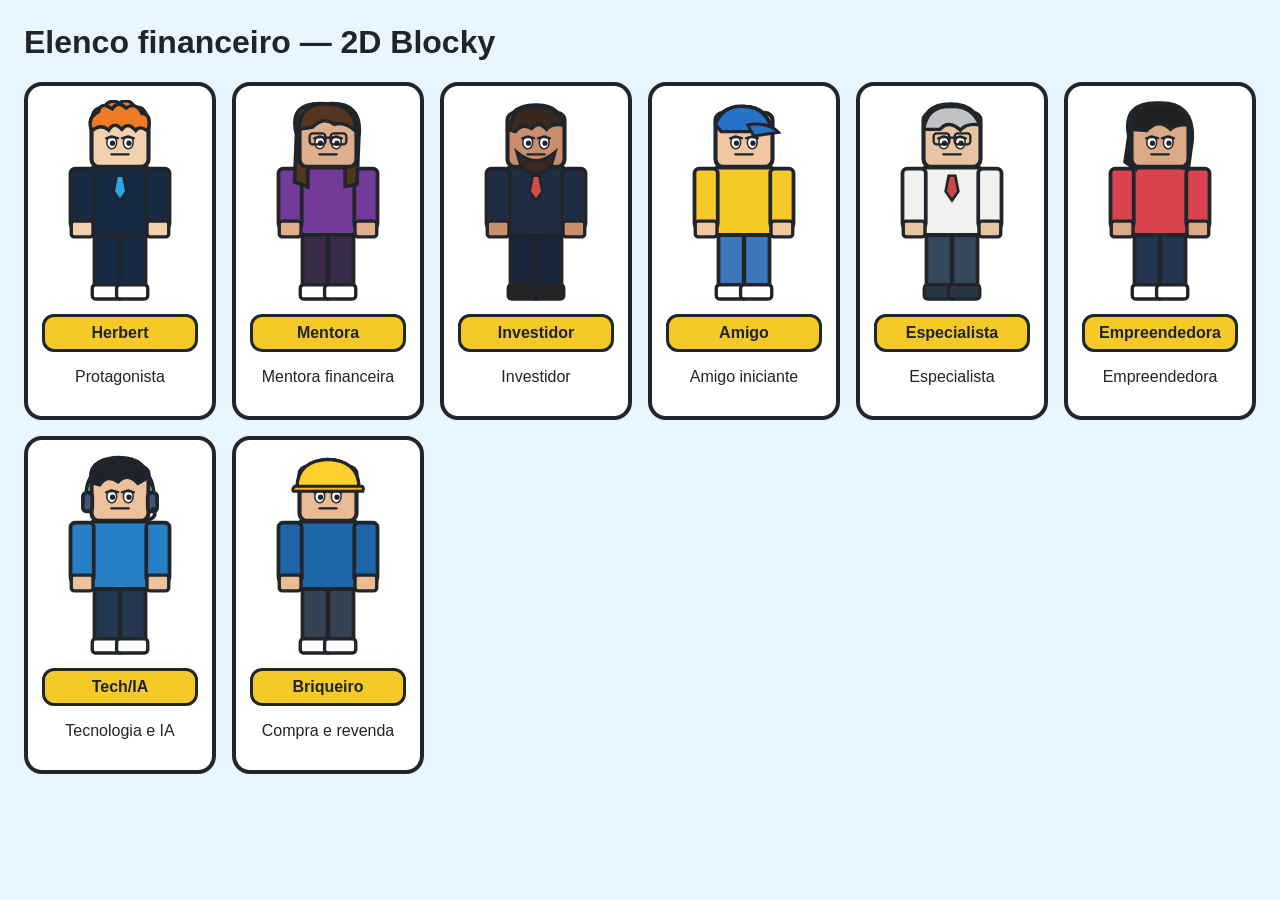
==== docs/character-roster.html @ 468c7753 "Replace visual library with original 2D Blocky cast, outfits, scenes and engine" ====
<!doctype html><html lang="pt-BR"><meta charset="utf-8"><title>Elenco 2D Blocky</title><style>body{font:16px Arial;background:#e9f5ff;color:#20252b;margin:24px}.grid{display:grid;grid-template-columns:repeat(auto-fit,minmax(190px,1fr));gap:16px}.card{background:white;border:4px solid #20252b;border-radius:18px;padding:14px;text-align:center}.card img{width:150px;height:210px;object-fit:contain}.tag{background:#f5c928;border:3px solid #20252b;border-radius:12px;padding:7px;font-weight:bold}</style><h1>Elenco financeiro — 2D Blocky</h1><div class="grid"><div class="card"><img src="../characters/herbert/character.svg"><div class="tag">Herbert</div><p>Protagonista</p></div><div class="card"><img src="../characters/mentor/character.svg"><div class="tag">Mentora</div><p>Mentora financeira</p></div><div class="card"><img src="../characters/investor/character.svg"><div class="tag">Investidor</div><p>Investidor</p></div><div class="card"><img src="../characters/friend/character.svg"><div class="tag">Amigo</div><p>Amigo iniciante</p></div><div class="card"><img src="../characters/specialist/character.svg"><div class="tag">Especialista</div><p>Especialista</p></div><div class="card"><img src="../characters/entrepreneur/character.svg"><div class="tag">Empreendedora</div><p>Empreendedora</p></div><div class="card"><img src="../characters/tech-ai/character.svg"><div class="tag">Tech/IA</div><p>Tecnologia e IA</p></div><div class="card"><img src="../characters/reseller/character.svg"><div class="tag">Briqueiro</div><p>Compra e revenda</p></div></div></html>
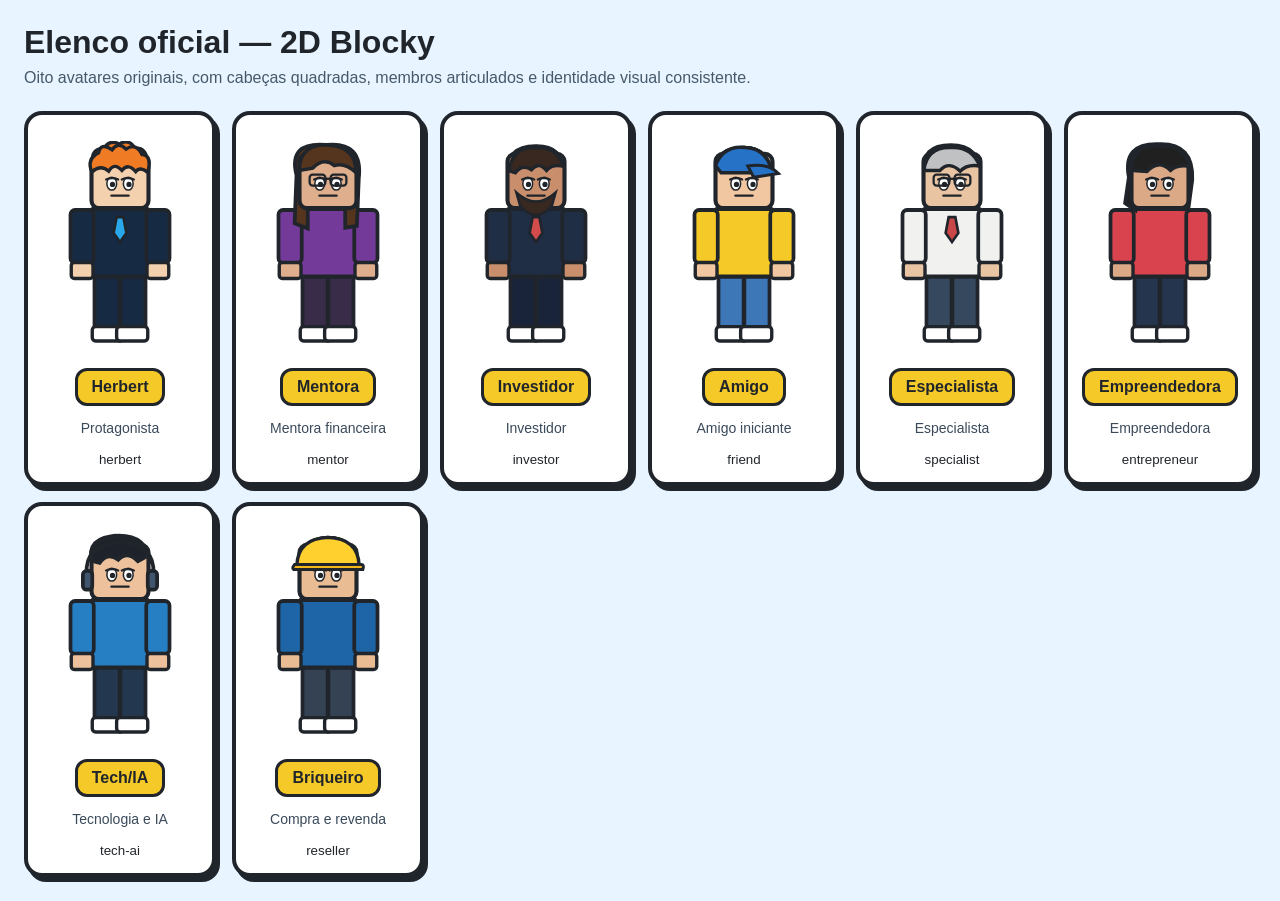
==== commit 214f8a46: "Polish asset labels, add roster preview and complete modular executive outfit" ====
--- a/docs/character-roster.html
+++ b/docs/character-roster.html
@@ -1 +1,10 @@
-<!doctype html><html lang="pt-BR"><meta charset="utf-8"><title>Elenco 2D Blocky</title><style>body{font:16px Arial;background:#e9f5ff;color:#20252b;margin:24px}.grid{display:grid;grid-template-columns:repeat(auto-fit,minmax(190px,1fr));gap:16px}.card{background:white;border:4px solid #20252b;border-radius:18px;padding:14px;text-align:center}.card img{width:150px;height:210px;object-fit:contain}.tag{background:#f5c928;border:3px solid #20252b;border-radius:12px;padding:7px;font-weight:bold}</style><h1>Elenco financeiro — 2D Blocky</h1><div class="grid"><div class="card"><img src="../characters/herbert/character.svg"><div class="tag">Herbert</div><p>Protagonista</p></div><div class="card"><img src="../characters/mentor/character.svg"><div class="tag">Mentora</div><p>Mentora financeira</p></div><div class="card"><img src="../characters/investor/character.svg"><div class="tag">Investidor</div><p>Investidor</p></div><div class="card"><img src="../characters/friend/character.svg"><div class="tag">Amigo</div><p>Amigo iniciante</p></div><div class="card"><img src="../characters/specialist/character.svg"><div class="tag">Especialista</div><p>Especialista</p></div><div class="card"><img src="../characters/entrepreneur/character.svg"><div class="tag">Empreendedora</div><p>Empreendedora</p></div><div class="card"><img src="../characters/tech-ai/character.svg"><div class="tag">Tech/IA</div><p>Tecnologia e IA</p></div><div class="card"><img src="../characters/reseller/character.svg"><div class="tag">Briqueiro</div><p>Compra e revenda</p></div></div></html>+<!doctype html><html lang="pt-BR"><head><meta charset="utf-8"><meta name="viewport" content="width=device-width,initial-scale=1"><title>Elenco 2D Blocky — Financial Animation Kit</title><style>body{margin:0;padding:24px;background:#e8f4ff;color:#20252b;font:16px Arial,sans-serif}h1{margin:0 0 8px}.sub{margin:0 0 24px;color:#46596a}.grid{display:grid;grid-template-columns:repeat(auto-fit,minmax(190px,1fr));gap:16px}.card{background:#fff;border:4px solid #20252b;border-radius:18px;padding:14px;text-align:center;box-shadow:4px 5px 0 #20252b}.card img{width:150px;height:235px;object-fit:contain}.tag{display:inline-block;background:#f5c928;border:3px solid #20252b;border-radius:12px;padding:7px 14px;font-weight:bold}.desc{color:#3a4a5b;font-size:14px}</style></head><body><h1>Elenco oficial — 2D Blocky</h1><p class="sub">Oito avatares originais, com cabeças quadradas, membros articulados e identidade visual consistente.</p><div class="grid">
+<section class="card"><img src="../characters/herbert/character.svg" alt="Herbert"><br><span class="tag">Herbert</span><p class="desc">Protagonista</p><small>herbert</small></section>
+<section class="card"><img src="../characters/mentor/character.svg" alt="Mentora"><br><span class="tag">Mentora</span><p class="desc">Mentora financeira</p><small>mentor</small></section>
+<section class="card"><img src="../characters/investor/character.svg" alt="Investidor"><br><span class="tag">Investidor</span><p class="desc">Investidor</p><small>investor</small></section>
+<section class="card"><img src="../characters/friend/character.svg" alt="Amigo"><br><span class="tag">Amigo</span><p class="desc">Amigo iniciante</p><small>friend</small></section>
+<section class="card"><img src="../characters/specialist/character.svg" alt="Especialista"><br><span class="tag">Especialista</span><p class="desc">Especialista</p><small>specialist</small></section>
+<section class="card"><img src="../characters/entrepreneur/character.svg" alt="Empreendedora"><br><span class="tag">Empreendedora</span><p class="desc">Empreendedora</p><small>entrepreneur</small></section>
+<section class="card"><img src="../characters/tech-ai/character.svg" alt="Tech/IA"><br><span class="tag">Tech/IA</span><p class="desc">Tecnologia e IA</p><small>tech-ai</small></section>
+<section class="card"><img src="../characters/reseller/character.svg" alt="Briqueiro"><br><span class="tag">Briqueiro</span><p class="desc">Compra e revenda</p><small>reseller</small></section>
+</div></body></html>
